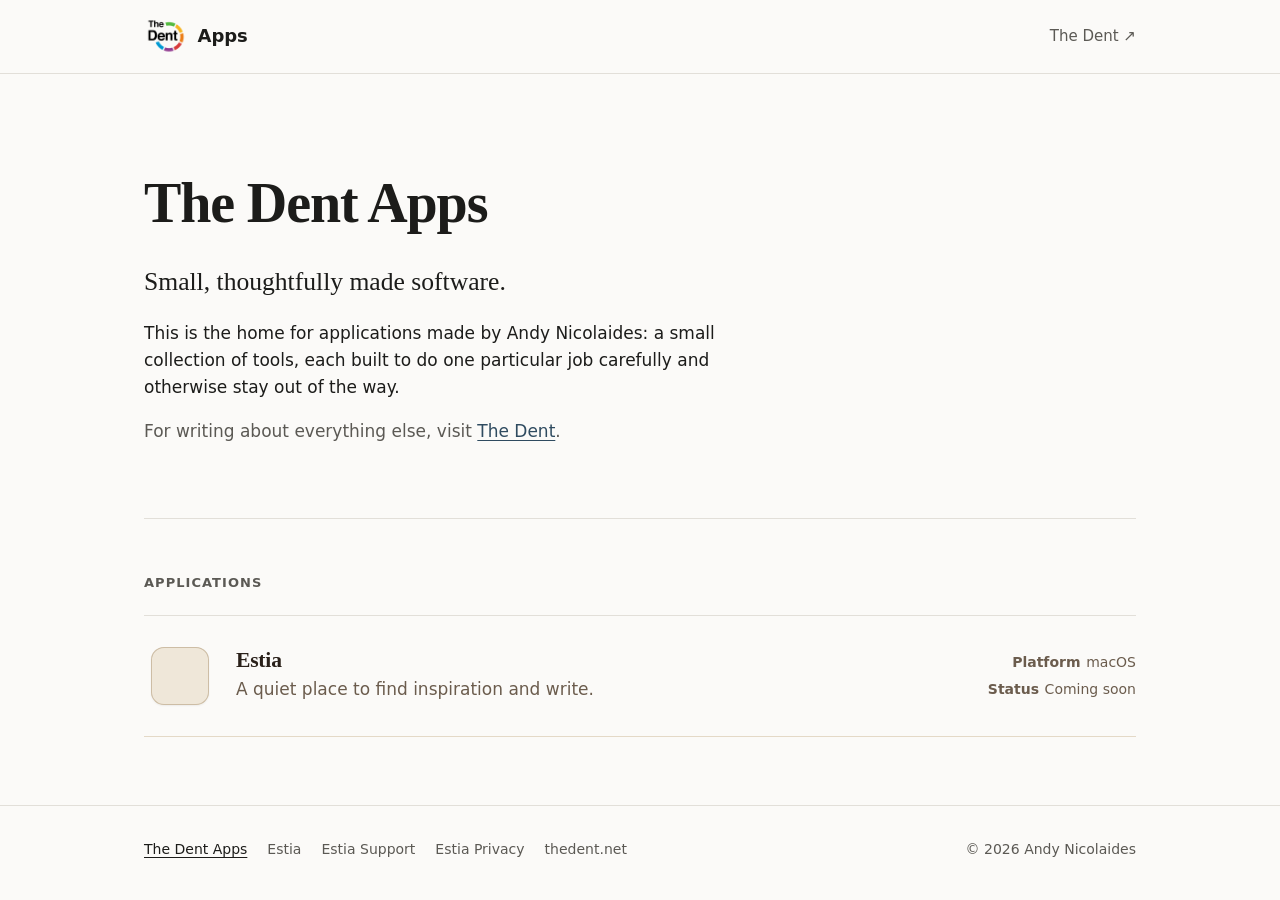
==== index.html @ 14d81384 "Add The Dent Apps static site with Estia pages Plain HTML and one shared stylesheet for apps.thedent" ====
<!doctype html>
<html lang="en-GB">
<head>
  <meta charset="utf-8">
  <meta name="viewport" content="width=device-width, initial-scale=1">
  <title>The Dent Apps</title>
  <meta name="description" content="Small, thoughtfully made software by Andy Nicolaides.">
  <link rel="canonical" href="https://apps.thedent.net/">
  <link rel="icon" href="/favicon.png" type="image/png">
  <link rel="apple-touch-icon" href="/apple-touch-icon.png">
  <link rel="stylesheet" href="/styles.css">
</head>
<body>
  <a class="skip-link" href="#main">Skip to content</a>

  <header class="site-header">
    <div class="wrap site-header__bar">
      <a class="site-title" href="/" aria-current="page"><img class="site-title__logo" src="/assets/images/the-dent-logo-192.png" width="192" height="192" alt="The Dent"><span>Apps</span></a>
      <nav aria-label="Site">
        <ul class="nav-list">
          <li><a href="https://thedent.net">The Dent<span aria-hidden="true"> ↗</span></a></li>
        </ul>
      </nav>
    </div>
  </header>

  <main id="main">
    <div class="wrap">
      <section class="page-intro prose" aria-labelledby="page-title">
        <h1 id="page-title">The Dent Apps</h1>
        <p class="lede">Small, thoughtfully made software.</p>
        <p>This is the home for applications made by Andy Nicolaides: a small collection of tools, each built to do one particular job carefully and otherwise stay out of the way.</p>
        <p class="muted">For writing about everything else, visit <a href="https://thedent.net">The Dent</a>.</p>
      </section>

      <section class="section" aria-labelledby="apps-heading">
        <h2 class="section-label" id="apps-heading">Applications</h2>
        <ul class="app-list">
          <li data-app="estia">
            <article class="app-entry">
              <div class="app-icon app-icon--placeholder" aria-hidden="true"></div>
              <!-- Real icon: <img class="app-icon" src="/estia/assets/estia-icon.png" width="512" height="512" alt=""> -->
              <div class="app-entry__text">
                <h3 class="app-entry__name"><a href="/estia/">Estia</a></h3>
                <p class="app-entry__tagline">A quiet place to find inspiration and write.</p>
              </div>
              <dl class="app-entry__meta">
                <div><dt>Platform</dt><dd>macOS</dd></div>
                <div><dt>Status</dt><dd>Coming soon</dd></div>
              </dl>
            </article>
          </li>
        </ul>
      </section>
    </div>
  </main>

  <footer class="site-footer">
    <div class="wrap site-footer__inner">
      <nav aria-label="Footer">
        <ul class="nav-list">
          <li><a href="/" aria-current="page">The Dent Apps</a></li>
          <li><a href="/estia/">Estia</a></li>
          <li><a href="/estia/support/">Estia Support</a></li>
          <li><a href="/estia/privacy/">Estia Privacy</a></li>
          <li><a href="https://thedent.net">thedent.net</a></li>
        </ul>
      </nav>
      <p>© 2026 Andy Nicolaides</p>
    </div>
  </footer>
</body>
</html>
---- styles.css ----
/* The Dent Apps — shared stylesheet
   ------------------------------------------------------------------
   One stylesheet for every page. Apps change their personality by
   setting data-app="…" on <html>, which overrides the colour and
   typography tokens below. See "App themes" near the end.
   ------------------------------------------------------------------ */

/* Tokens ----------------------------------------------------------- */

:root {
  color-scheme: light dark;

  /* The Dent: neutral paper, near-black ink, slate accent */
  --paper: #fbfaf8;
  --surface: #f2f0ec;
  --ink: #1c1c1a;
  --ink-soft: #5b5954;
  --rule: #e2dfd9;
  --rule-strong: #cbc7bf;
  --accent: #2f4b60;

  --font-sans: system-ui, -apple-system, BlinkMacSystemFont, "Segoe UI",
    "Helvetica Neue", Arial, sans-serif;
  --font-serif: ui-serif, "New York", "Iowan Old Style", Charter,
    "Bitstream Charter", Georgia, serif;

  /* Headings are serif everywhere; body text can be swapped per app */
  --font-display: var(--font-serif);
  --font-body: var(--font-sans);

  --measure: 36rem;
  --wide: 62rem;
  --gutter: clamp(1rem, 4vw, 2rem);
  --radius: 10px;
}

@media (prefers-color-scheme: dark) {
  :root {
    --paper: #161615;
    --surface: #1f1f1d;
    --ink: #ecebe7;
    --ink-soft: #a8a59e;
    --rule: #2e2d2a;
    --rule-strong: #45433f;
    --accent: #9dbbd1;
  }
}

/* Base ------------------------------------------------------------- */

*,
*::before,
*::after {
  box-sizing: border-box;
}

html {
  background: var(--paper);
  -webkit-text-size-adjust: 100%;
  text-size-adjust: 100%;
}

body {
  margin: 0;
  background: var(--paper);
  color: var(--ink);
  font-family: var(--font-body);
  font-size: 1.0625rem;
  line-height: 1.6;
  -webkit-font-smoothing: antialiased;
  text-rendering: optimizeLegibility;
  min-height: 100vh;
  display: flex;
  flex-direction: column;
}

main {
  flex: 1;
}

h1,
h2,
h3 {
  font-family: var(--font-display);
  font-weight: 600;
  line-height: 1.2;
  letter-spacing: -0.01em;
  margin: 0 0 0.5em;
  text-wrap: balance;
}

h1 {
  font-size: clamp(2.25rem, 1.6rem + 3vw, 3.5rem);
  letter-spacing: -0.02em;
}

h2 {
  font-size: clamp(1.35rem, 1.2rem + 0.6vw, 1.6rem);
}

h3 {
  font-size: 1.15rem;
}

p,
ul,
ol,
dl {
  margin: 0 0 1em;
}

ul,
ol {
  padding-left: 1.25em;
}

li + li {
  margin-top: 0.35em;
}

img {
  max-width: 100%;
  height: auto;
  display: block;
}

a {
  color: var(--accent);
  text-decoration-line: underline;
  text-decoration-thickness: 1px;
  text-underline-offset: 0.2em;
}

a:hover {
  text-decoration-thickness: 2px;
}

:focus-visible {
  outline: 2px solid var(--accent);
  outline-offset: 3px;
  border-radius: 2px;
}

strong {
  font-weight: 600;
}

/* Layout ----------------------------------------------------------- */

.wrap {
  width: 100%;
  max-width: calc(var(--wide) + 2 * var(--gutter));
  margin-inline: auto;
  padding-inline: var(--gutter);
}

.prose {
  max-width: var(--measure);
}

.skip-link {
  position: absolute;
  left: var(--gutter);
  top: -100px;
  z-index: 10;
  padding: 0.5rem 0.9rem;
  background: var(--ink);
  color: var(--paper);
  font-family: var(--font-sans);
  font-size: 0.9375rem;
  border-radius: 6px;
  text-decoration: none;
}

.skip-link:focus {
  top: 0.75rem;
}

/* Site header ------------------------------------------------------ */

.site-header {
  font-family: var(--font-sans);
  border-bottom: 1px solid var(--rule);
}

.site-header__bar {
  display: flex;
  flex-wrap: wrap;
  align-items: center;
  justify-content: space-between;
  gap: 0.5rem 1.5rem;
  padding-block: 0.9rem;
}

/* Lockup: The Dent logo (alt="The Dent") followed by the word "Apps" */
.site-title {
  display: inline-flex;
  align-items: center;
  gap: 0.6rem;
  color: var(--ink);
  font-weight: 600;
  font-size: 1.125rem;
  letter-spacing: -0.005em;
  text-decoration: none;
}

.site-title__logo {
  width: 2.75rem;
  height: 2.75rem;
}

.site-title:hover span {
  text-decoration: underline;
  text-decoration-thickness: 1px;
}

/* The logo's lettering is black on transparent, so give it a light tile
   in dark mode to keep it legible. */
@media (prefers-color-scheme: dark) {
  .site-title__logo {
    background: #fbfaf8;
    border-radius: 8px;
    padding: 2px;
  }
}

.nav-list {
  display: flex;
  flex-wrap: wrap;
  gap: 0.25rem 1.25rem;
  list-style: none;
  margin: 0;
  padding: 0;
  font-size: 0.9375rem;
}

.nav-list li + li {
  margin-top: 0;
}

.nav-list a {
  color: var(--ink-soft);
  text-decoration: none;
}

.nav-list a:hover,
.nav-list a[aria-current="page"] {
  color: var(--ink);
  text-decoration: underline;
  text-decoration-thickness: 1px;
}

/* Per-app navigation (sits under the site bar on app pages) */

.app-nav {
  border-top: 1px solid var(--rule);
}

.app-nav__inner {
  display: flex;
  flex-wrap: wrap;
  align-items: baseline;
  gap: 0.25rem 1.5rem;
  padding-block: 0.7rem;
}

.app-nav__name {
  font-family: var(--font-display);
  font-weight: 600;
  font-size: 1.0625rem;
  color: var(--ink);
  text-decoration: none;
}

.app-nav__name:hover,
.app-nav__name[aria-current="page"] {
  text-decoration: underline;
  text-decoration-thickness: 1px;
}

/* Page sections ---------------------------------------------------- */

.page-intro {
  padding-block: clamp(3rem, 8vw, 6rem) clamp(2rem, 5vw, 3.5rem);
}

.lede {
  font-family: var(--font-display);
  font-size: clamp(1.25rem, 1.1rem + 0.8vw, 1.6rem);
  line-height: 1.35;
  color: var(--ink);
  margin-bottom: 1.25rem;
  text-wrap: balance;
}

.eyebrow {
  font-family: var(--font-sans);
  font-size: 0.8125rem;
  font-weight: 600;
  letter-spacing: 0.08em;
  text-transform: uppercase;
  color: var(--ink-soft);
  margin-bottom: 0.9rem;
}

.eyebrow a {
  color: inherit;
  text-decoration: none;
}

.eyebrow a:hover {
  text-decoration: underline;
}

.muted {
  color: var(--ink-soft);
}

.section {
  padding-block: clamp(2rem, 5vw, 3.5rem);
  border-top: 1px solid var(--rule);
}

.section-label {
  font-family: var(--font-sans);
  font-size: 0.8125rem;
  font-weight: 600;
  letter-spacing: 0.08em;
  text-transform: uppercase;
  color: var(--ink-soft);
  margin-bottom: 1.5rem;
}

/* App list (home page) -------------------------------------------- */

.app-list {
  list-style: none;
  margin: 0;
  padding: 0;
  border-top: 1px solid var(--rule);
}

.app-list > li {
  margin: 0;
  border-bottom: 1px solid var(--rule);
}

.app-entry {
  position: relative;
  display: grid;
  grid-template-columns: auto 1fr;
  grid-template-areas:
    "icon text"
    "icon meta";
  column-gap: 1.25rem;
  align-items: start;
  padding-block: 1.5rem;
}

.app-entry .app-icon {
  grid-area: icon;
  width: 4rem;
}

.app-entry__text {
  grid-area: text;
}

.app-entry__name {
  font-size: 1.35rem;
  margin: 0 0 0.15rem;
}

.app-entry__name a {
  color: var(--ink);
  text-decoration: none;
}

/* The whole row is clickable; the link text stays the accessible name */
.app-entry__name a::after {
  content: "";
  position: absolute;
  inset: 0;
}

.app-entry__name a:focus-visible {
  outline: none;
}

.app-entry:focus-within {
  outline: 2px solid var(--accent);
  outline-offset: 4px;
  border-radius: 4px;
}

.app-entry:hover .app-entry__name a {
  text-decoration: underline;
  text-decoration-thickness: 1px;
}

.app-entry__tagline {
  margin: 0;
  color: var(--ink-soft);
}

.app-entry__meta {
  grid-area: meta;
  display: flex;
  flex-wrap: wrap;
  gap: 0.25rem 1rem;
  margin: 0.5rem 0 0;
  font-family: var(--font-sans);
  font-size: 0.875rem;
  color: var(--ink-soft);
}

.app-entry__meta div {
  display: flex;
  gap: 0.35rem;
}

.app-entry__meta dt {
  font-weight: 600;
}

.app-entry__meta dd {
  margin: 0;
}

@media (min-width: 40rem) {
  .app-entry {
    grid-template-columns: auto 1fr auto;
    grid-template-areas: "icon text meta";
    align-items: center;
  }

  .app-entry .app-icon {
    width: 4.5rem;
  }

  .app-entry__meta {
    flex-direction: column;
    align-items: flex-end;
    margin: 0;
    text-align: right;
  }
}

/* App icon --------------------------------------------------------- */

/* Real icons are square PNGs exported from the macOS icon, which already
   include the rounded shape and transparent padding, so the <img> itself
   gets no radius or border. */
.app-icon {
  display: block;
  aspect-ratio: 1;
  width: 7rem;
  height: auto;
}

/* CSS-only placeholder: a quiet rounded tile inside the standard macOS
   icon padding. Delete once a real icon is in place. */
.app-icon--placeholder {
  position: relative;
}

.app-icon--placeholder::before {
  content: "";
  position: absolute;
  inset: 9.8%;
  border-radius: 22.5%;
  background: var(--surface);
  box-shadow:
    inset 0 0 0 1px var(--rule-strong),
    0 1px 2px rgb(0 0 0 / 0.06);
}

/* Screenshot ------------------------------------------------------- */

.screenshot {
  margin: 0;
}

.screenshot img,
.screenshot__placeholder {
  width: 100%;
  aspect-ratio: 16 / 10;
  border-radius: var(--radius);
  border: 1px solid var(--rule-strong);
  box-shadow: 0 1px 2px rgb(0 0 0 / 0.04), 0 12px 32px -12px rgb(0 0 0 / 0.18);
}

.screenshot figcaption {
  margin-top: 0.9rem;
  font-family: var(--font-sans);
  font-size: 0.875rem;
  color: var(--ink-soft);
}

/* CSS-only placeholder: a suggestion of a Mac window with a sidebar and a
   column of text. Delete once a real screenshot is in place. */
.screenshot__placeholder {
  position: relative;
  overflow: hidden;
  display: grid;
  grid-template-columns: 28% 1fr;
  grid-template-rows: 2.25rem 1fr;
  background: var(--paper);
}

.screenshot__placeholder::before {
  /* title bar with three window controls */
  content: "";
  grid-column: 1 / -1;
  border-bottom: 1px solid var(--rule);
  background:
    radial-gradient(circle, var(--rule-strong) 5px, transparent 5.5px) 0.6rem 50% / 1.25rem 100% no-repeat,
    radial-gradient(circle, var(--rule-strong) 5px, transparent 5.5px) 1.85rem 50% / 1.25rem 100% no-repeat,
    radial-gradient(circle, var(--rule-strong) 5px, transparent 5.5px) 3.1rem 50% / 1.25rem 100% no-repeat,
    var(--surface);
}

.screenshot__sidebar {
  grid-area: 2 / 1;
  background: var(--surface);
  border-right: 1px solid var(--rule);
}

.screenshot__page {
  /* faint lines of text */
  grid-area: 2 / 2;
  margin: 12% 16% 0;
  background: repeating-linear-gradient(
    to bottom,
    var(--rule) 0 0.4rem,
    transparent 0.4rem 1.2rem
  );
  mask-image: linear-gradient(to bottom, #000 40%, transparent);
  -webkit-mask-image: linear-gradient(to bottom, #000 40%, transparent);
}

.screenshot__label {
  grid-column: 1 / -1;
  grid-row: 2;
  align-self: end;
  justify-self: center;
  margin-bottom: 1.25rem;
  font-family: var(--font-sans);
  font-size: 0.8125rem;
  letter-spacing: 0.04em;
  color: var(--ink-soft);
}

/* Product page ----------------------------------------------------- */

.product-hero {
  padding-block: clamp(3rem, 8vw, 5.5rem) clamp(2rem, 5vw, 3rem);
}

.product-hero .app-icon {
  width: clamp(5.5rem, 12vw, 8rem);
  margin: 0 0 1.25rem -0.5rem; /* optically align the icon's padding */
}

.product-hero h1 {
  margin-bottom: 0.3em;
}

.status {
  display: inline-block;
  margin: 0.5rem 0 0;
  padding: 0.35rem 0.8rem;
  border: 1px solid var(--rule-strong);
  border-radius: 999px;
  font-family: var(--font-sans);
  font-size: 0.875rem;
  color: var(--ink);
}

.product-shot {
  padding-bottom: clamp(3rem, 7vw, 5rem);
}

.intro-text {
  font-size: 1.1875rem;
  max-width: var(--measure);
}

.features {
  display: grid;
  gap: 0 clamp(2rem, 5vw, 4rem);
  margin-top: 2.5rem;
}

.feature {
  padding-block: 1.5rem;
  border-top: 1px solid var(--rule);
}

.feature h3 {
  font-size: 1.25rem;
  margin-bottom: 0.4em;
}

.feature p:last-child {
  margin-bottom: 0;
}

@media (min-width: 48rem) {
  .features {
    grid-template-columns: 1fr 1fr;
  }
}

/* Long-form pages (privacy, support) ------------------------------ */

.doc {
  padding-bottom: clamp(3rem, 7vw, 5rem);
}

.doc .page-intro {
  padding-bottom: 1.5rem;
}

.doc h2 {
  margin-top: 2.5rem;
}

.doc .page-intro + h2 {
  margin-top: 0.5rem;
}

.doc h3 {
  margin-top: 1.75rem;
  margin-bottom: 0.35em;
}

.summary {
  margin: 0 0 2.5rem;
  padding: 1.25rem 1.5rem;
  background: var(--surface);
  border-radius: var(--radius);
}

.summary h2 {
  margin-top: 0;
  font-size: 1.125rem;
}

.summary ul {
  margin-bottom: 0;
}

.contact-line {
  font-size: 1.1875rem;
}

.faq h3 {
  font-size: 1.125rem;
}

/* Site footer ------------------------------------------------------ */

.site-footer {
  font-family: var(--font-sans);
  font-size: 0.875rem;
  color: var(--ink-soft);
  border-top: 1px solid var(--rule);
}

.site-footer__inner {
  display: flex;
  flex-wrap: wrap;
  justify-content: space-between;
  align-items: baseline;
  gap: 0.75rem 2rem;
  padding-block: 2rem 2.5rem;
}

.site-footer p {
  margin: 0;
}

.site-footer .nav-list {
  font-size: inherit;
}

/* App themes ------------------------------------------------------- */

/* Estia: warm cream paper, earthy brown accent, serif text */
[data-app="estia"] {
  --paper: #f8f3ea;
  --surface: #efe7d9;
  --ink: #2a211a;
  --ink-soft: #6b5c4d;
  --rule: #e4d9c7;
  --rule-strong: #cdbda5;
  --accent: #7a4a2a;
  --font-body: var(--font-serif);
}

@media (prefers-color-scheme: dark) {
  [data-app="estia"] {
    --paper: #1c1814;
    --surface: #26201b;
    --ink: #eee5d8;
    --ink-soft: #b3a592;
    --rule: #342c24;
    --rule-strong: #4d4236;
    --accent: #d9a877;
  }
}

/* Motion ----------------------------------------------------------- */

@media (prefers-reduced-motion: reduce) {
  *,
  *::before,
  *::after {
    animation-duration: 0.01ms !important;
    animation-iteration-count: 1 !important;
    transition-duration: 0.01ms !important;
    scroll-behavior: auto !important;
  }
}
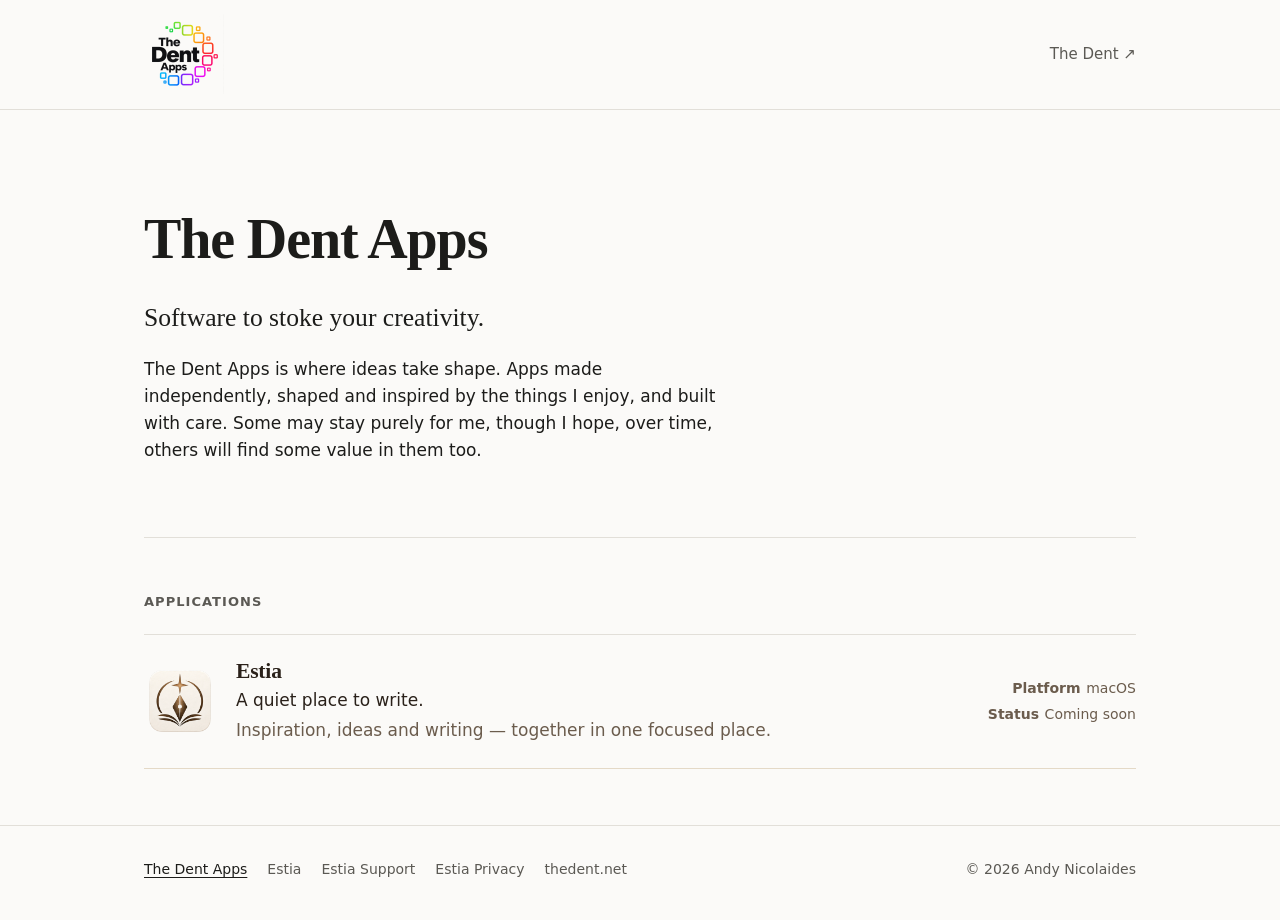
==== commit 8ead702a: "Refine Estia site content and branding Co-Authored-By: Claude Opus 5.5 <noreply@anthropic.com>" ====
--- a/index.html
+++ b/index.html
@@ -15,7 +15,7 @@
 
   <header class="site-header">
     <div class="wrap site-header__bar">
-      <a class="site-title" href="/" aria-current="page"><img class="site-title__logo" src="/assets/images/the-dent-logo-192.png" width="192" height="192" alt="The Dent"><span>Apps</span></a>
+      <a class="site-title" href="/" aria-current="page"><picture><source srcset="/assets/images/the-dent-apps-logo-dark.png" media="(prefers-color-scheme: dark)"><img class="site-title__logo" src="/assets/images/the-dent-apps-logo-light.png" width="320" height="320" alt="The Dent Apps"></picture></a>
       <nav aria-label="Site">
         <ul class="nav-list">
           <li><a href="https://thedent.net">The Dent<span aria-hidden="true"> ↗</span></a></li>
@@ -28,9 +28,8 @@
     <div class="wrap">
       <section class="page-intro prose" aria-labelledby="page-title">
         <h1 id="page-title">The Dent Apps</h1>
-        <p class="lede">Small, thoughtfully made software.</p>
-        <p>This is the home for applications made by Andy Nicolaides: a small collection of tools, each built to do one particular job carefully and otherwise stay out of the way.</p>
-        <p class="muted">For writing about everything else, visit <a href="https://thedent.net">The Dent</a>.</p>
+        <p class="lede">Software to stoke your creativity.</p>
+        <p>The Dent Apps is where ideas take shape. Apps made independently, shaped and inspired by the things I enjoy, and built with care. Some may stay purely for me, though I hope, over time, others will find some value in them too.</p>
       </section>
 
       <section class="section" aria-labelledby="apps-heading">
@@ -38,11 +37,11 @@
         <ul class="app-list">
           <li data-app="estia">
             <article class="app-entry">
-              <div class="app-icon app-icon--placeholder" aria-hidden="true"></div>
-              <!-- Real icon: <img class="app-icon" src="/estia/assets/estia-icon.png" width="512" height="512" alt=""> -->
+              <picture class="app-entry__icon"><source srcset="/estia/assets/estia-icon-dark.png" media="(prefers-color-scheme: dark)"><img class="app-icon" src="/estia/assets/estia-icon-light.png" width="512" height="512" alt=""></picture>
               <div class="app-entry__text">
                 <h3 class="app-entry__name"><a href="/estia/">Estia</a></h3>
-                <p class="app-entry__tagline">A quiet place to find inspiration and write.</p>
+                <p class="app-entry__tagline">A quiet place to write.</p>
+                <p class="app-entry__description">Inspiration, ideas and writing — together in one focused place.</p>
               </div>
               <dl class="app-entry__meta">
                 <div><dt>Platform</dt><dd>macOS</dd></div>
--- a/styles.css
+++ b/styles.css
@@ -192,36 +192,16 @@
   padding-block: 0.9rem;
 }
 
-/* Lockup: The Dent logo (alt="The Dent") followed by the word "Apps" */
+/* The Dent Apps logo already includes its name. A <picture> swaps in the
+   light-lettered version when the system is in dark mode. */
 .site-title {
-  display: inline-flex;
-  align-items: center;
-  gap: 0.6rem;
-  color: var(--ink);
-  font-weight: 600;
-  font-size: 1.125rem;
-  letter-spacing: -0.005em;
-  text-decoration: none;
+  display: block;
+  border-radius: 6px;
 }
 
 .site-title__logo {
-  width: 2.75rem;
-  height: 2.75rem;
-}
-
-.site-title:hover span {
-  text-decoration: underline;
-  text-decoration-thickness: 1px;
-}
-
-/* The logo's lettering is black on transparent, so give it a light tile
-   in dark mode to keep it legible. */
-@media (prefers-color-scheme: dark) {
-  .site-title__logo {
-    background: #fbfaf8;
-    border-radius: 8px;
-    padding: 2px;
-  }
+  width: clamp(4rem, 3.25rem + 3vw, 5rem);
+  height: auto;
 }
 
 .nav-list {
@@ -357,8 +337,11 @@
   padding-block: 1.5rem;
 }
 
+.app-entry__icon {
+  grid-area: icon;
+}
+
 .app-entry .app-icon {
-  grid-area: icon;
   width: 4rem;
 }
 
@@ -400,6 +383,11 @@
 
 .app-entry__tagline {
   margin: 0;
+  color: var(--ink);
+}
+
+.app-entry__description {
+  margin: 0.15rem 0 0;
   color: var(--ink-soft);
 }
 
@@ -458,33 +446,17 @@
   height: auto;
 }
 
-/* CSS-only placeholder: a quiet rounded tile inside the standard macOS
-   icon padding. Delete once a real icon is in place. */
-.app-icon--placeholder {
-  position: relative;
-}
-
-.app-icon--placeholder::before {
-  content: "";
-  position: absolute;
-  inset: 9.8%;
-  border-radius: 22.5%;
-  background: var(--surface);
-  box-shadow:
-    inset 0 0 0 1px var(--rule-strong),
-    0 1px 2px rgb(0 0 0 / 0.06);
-}
-
 /* Screenshot ------------------------------------------------------- */
 
 .screenshot {
   margin: 0;
 }
 
-.screenshot img,
-.screenshot__placeholder {
+/* The screenshot already shows the real window, so it gets only a quiet
+   frame; its width and height attributes keep the aspect ratio. */
+.screenshot img {
   width: 100%;
-  aspect-ratio: 16 / 10;
+  height: auto;
   border-radius: var(--radius);
   border: 1px solid var(--rule-strong);
   box-shadow: 0 1px 2px rgb(0 0 0 / 0.04), 0 12px 32px -12px rgb(0 0 0 / 0.18);
@@ -494,60 +466,6 @@
   margin-top: 0.9rem;
   font-family: var(--font-sans);
   font-size: 0.875rem;
-  color: var(--ink-soft);
-}
-
-/* CSS-only placeholder: a suggestion of a Mac window with a sidebar and a
-   column of text. Delete once a real screenshot is in place. */
-.screenshot__placeholder {
-  position: relative;
-  overflow: hidden;
-  display: grid;
-  grid-template-columns: 28% 1fr;
-  grid-template-rows: 2.25rem 1fr;
-  background: var(--paper);
-}
-
-.screenshot__placeholder::before {
-  /* title bar with three window controls */
-  content: "";
-  grid-column: 1 / -1;
-  border-bottom: 1px solid var(--rule);
-  background:
-    radial-gradient(circle, var(--rule-strong) 5px, transparent 5.5px) 0.6rem 50% / 1.25rem 100% no-repeat,
-    radial-gradient(circle, var(--rule-strong) 5px, transparent 5.5px) 1.85rem 50% / 1.25rem 100% no-repeat,
-    radial-gradient(circle, var(--rule-strong) 5px, transparent 5.5px) 3.1rem 50% / 1.25rem 100% no-repeat,
-    var(--surface);
-}
-
-.screenshot__sidebar {
-  grid-area: 2 / 1;
-  background: var(--surface);
-  border-right: 1px solid var(--rule);
-}
-
-.screenshot__page {
-  /* faint lines of text */
-  grid-area: 2 / 2;
-  margin: 12% 16% 0;
-  background: repeating-linear-gradient(
-    to bottom,
-    var(--rule) 0 0.4rem,
-    transparent 0.4rem 1.2rem
-  );
-  mask-image: linear-gradient(to bottom, #000 40%, transparent);
-  -webkit-mask-image: linear-gradient(to bottom, #000 40%, transparent);
-}
-
-.screenshot__label {
-  grid-column: 1 / -1;
-  grid-row: 2;
-  align-self: end;
-  justify-self: center;
-  margin-bottom: 1.25rem;
-  font-family: var(--font-sans);
-  font-size: 0.8125rem;
-  letter-spacing: 0.04em;
   color: var(--ink-soft);
 }
 
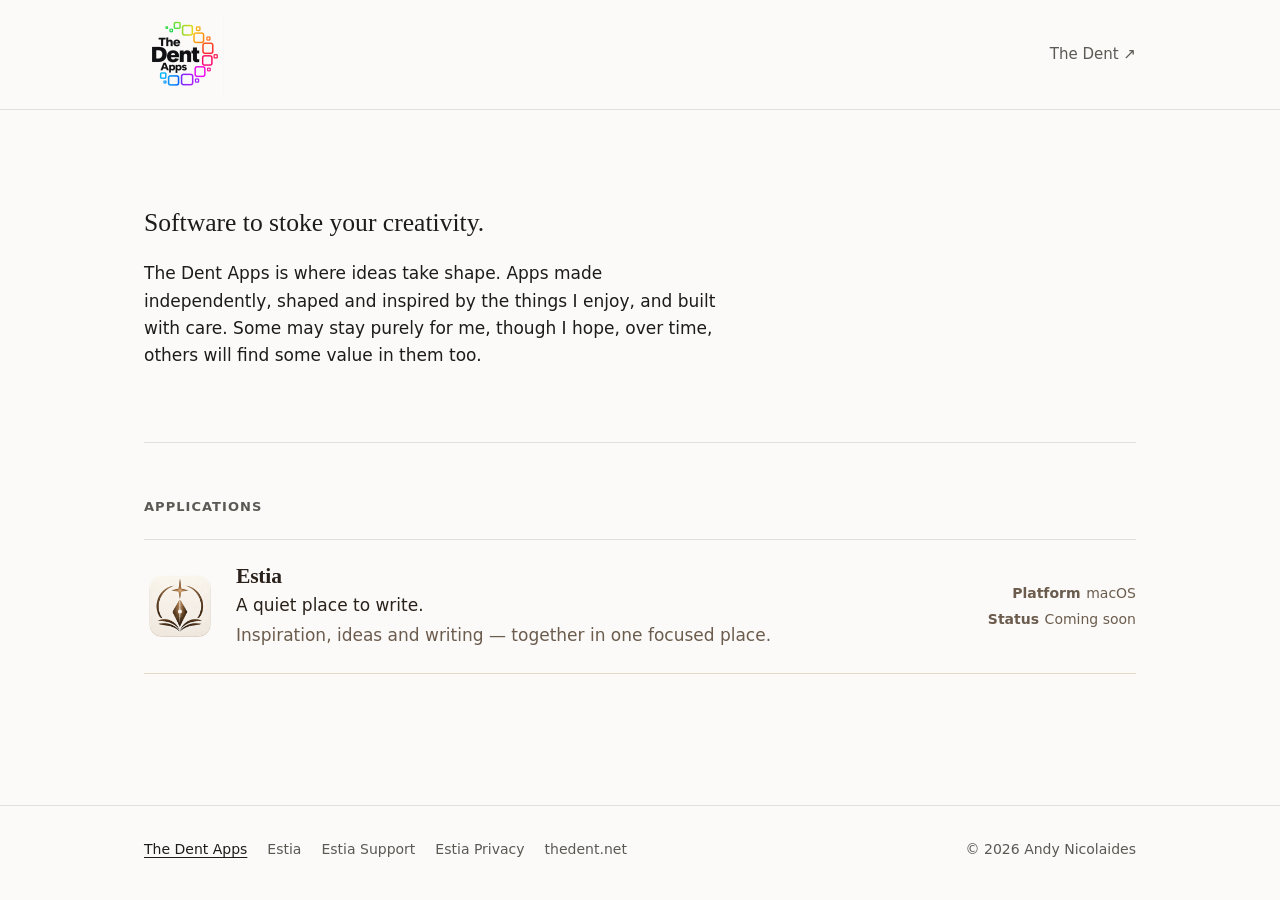
==== commit e32feeb0: "Hide duplicate home title, align Estia tagline and support list Co-Authored-By: Claude Opus 5.5 <nor" ====
--- a/index.html
+++ b/index.html
@@ -27,7 +27,7 @@
   <main id="main">
     <div class="wrap">
       <section class="page-intro prose" aria-labelledby="page-title">
-        <h1 id="page-title">The Dent Apps</h1>
+        <h1 class="visually-hidden" id="page-title">The Dent Apps</h1>
         <p class="lede">Software to stoke your creativity.</p>
         <p>The Dent Apps is where ideas take shape. Apps made independently, shaped and inspired by the things I enjoy, and built with care. Some may stay purely for me, though I hope, over time, others will find some value in them too.</p>
       </section>
--- a/styles.css
+++ b/styles.css
@@ -158,6 +158,20 @@
   max-width: var(--measure);
 }
 
+/* Hidden visually but still read by screen readers, e.g. the home page
+   title, which the logo already shows. */
+.visually-hidden {
+  position: absolute;
+  width: 1px;
+  height: 1px;
+  margin: -1px;
+  padding: 0;
+  overflow: hidden;
+  clip-path: inset(50%);
+  white-space: nowrap;
+  border: 0;
+}
+
 .skip-link {
   position: absolute;
   left: var(--gutter);
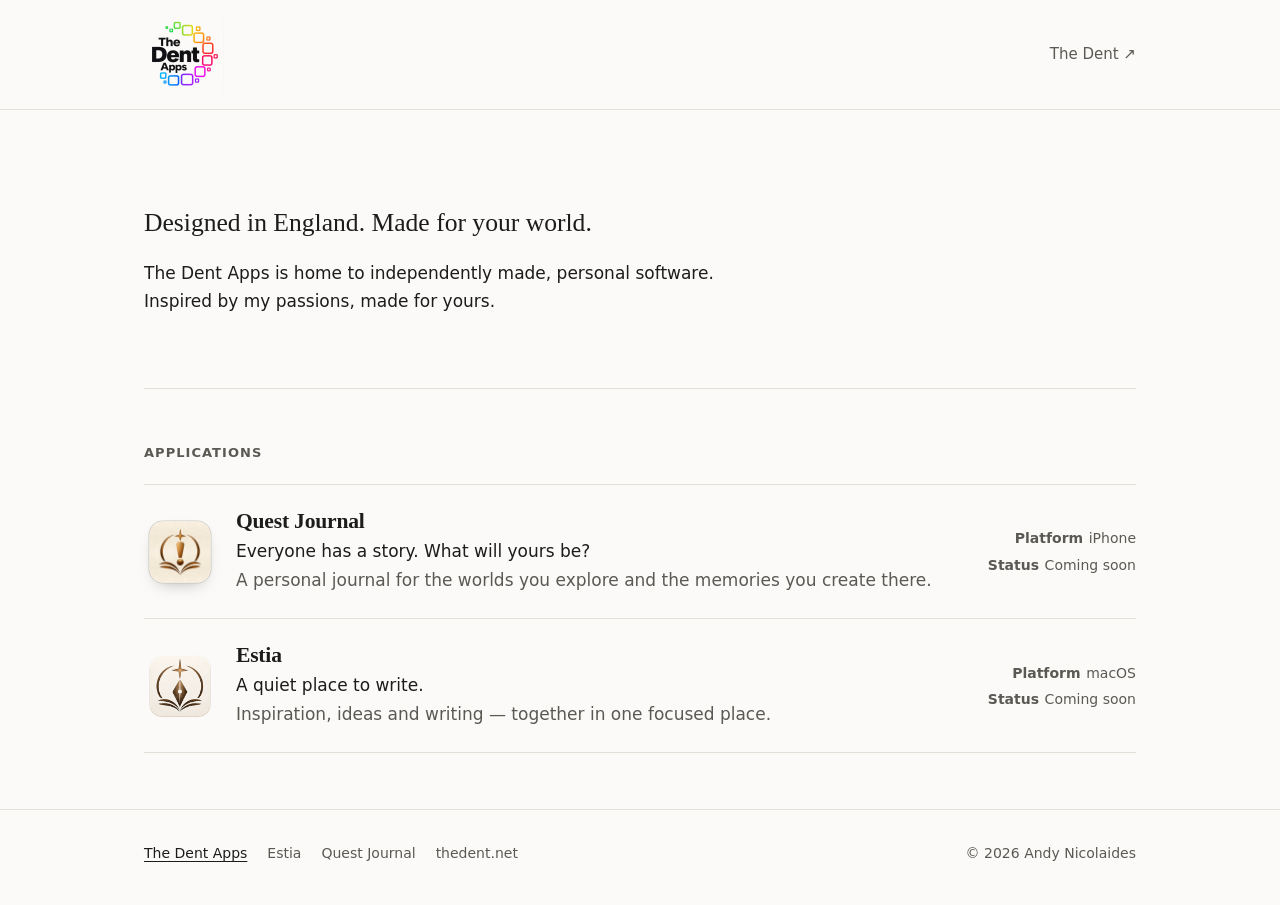
==== commit 0975f469: "Add Quest Journal pages and unify site colours Add /quest-journal/ with Privacy and Support pages, l" ====
--- a/index.html
+++ b/index.html
@@ -4,7 +4,7 @@
   <meta charset="utf-8">
   <meta name="viewport" content="width=device-width, initial-scale=1">
   <title>The Dent Apps</title>
-  <meta name="description" content="Small, thoughtfully made software by Andy Nicolaides.">
+  <meta name="description" content="Independent, personal software designed in England by Andy Nicolaides.">
   <link rel="canonical" href="https://apps.thedent.net/">
   <link rel="icon" href="/favicon.png" type="image/png">
   <link rel="apple-touch-icon" href="/apple-touch-icon.png">
@@ -28,13 +28,27 @@
     <div class="wrap">
       <section class="page-intro prose" aria-labelledby="page-title">
         <h1 class="visually-hidden" id="page-title">The Dent Apps</h1>
-        <p class="lede">Software to stoke your creativity.</p>
-        <p>The Dent Apps is where ideas take shape. Apps made independently, shaped and inspired by the things I enjoy, and built with care. Some may stay purely for me, though I hope, over time, others will find some value in them too.</p>
+        <p class="lede">Designed in England. Made for your world.</p>
+        <p>The Dent Apps is home to independently made, personal software. Inspired by my passions, made for yours.</p>
       </section>
 
       <section class="section" aria-labelledby="apps-heading">
         <h2 class="section-label" id="apps-heading">Applications</h2>
         <ul class="app-list">
+          <li data-app="quest-journal">
+            <article class="app-entry">
+              <picture class="app-entry__icon"><source srcset="/quest-journal/assets/quest-journal-icon-dark.png" media="(prefers-color-scheme: dark)"><img class="app-icon app-icon--ios" src="/quest-journal/assets/quest-journal-icon-light.png" width="512" height="512" alt=""></picture>
+              <div class="app-entry__text">
+                <h3 class="app-entry__name"><a href="/quest-journal/">Quest Journal</a></h3>
+                <p class="app-entry__tagline">Everyone has a story. What will yours be?</p>
+                <p class="app-entry__description">A personal journal for the worlds you explore and the memories you create there.</p>
+              </div>
+              <dl class="app-entry__meta">
+                <div><dt>Platform</dt><dd>iPhone</dd></div>
+                <div><dt>Status</dt><dd>Coming soon</dd></div>
+              </dl>
+            </article>
+          </li>
           <li data-app="estia">
             <article class="app-entry">
               <picture class="app-entry__icon"><source srcset="/estia/assets/estia-icon-dark.png" media="(prefers-color-scheme: dark)"><img class="app-icon" src="/estia/assets/estia-icon-light.png" width="512" height="512" alt=""></picture>
@@ -60,8 +74,7 @@
         <ul class="nav-list">
           <li><a href="/" aria-current="page">The Dent Apps</a></li>
           <li><a href="/estia/">Estia</a></li>
-          <li><a href="/estia/support/">Estia Support</a></li>
-          <li><a href="/estia/privacy/">Estia Privacy</a></li>
+          <li><a href="/quest-journal/">Quest Journal</a></li>
           <li><a href="https://thedent.net">thedent.net</a></li>
         </ul>
       </nav>
--- a/styles.css
+++ b/styles.css
@@ -1,8 +1,8 @@
 /* The Dent Apps — shared stylesheet
    ------------------------------------------------------------------
-   One stylesheet for every page. Apps change their personality by
-   setting data-app="…" on <html>, which overrides the colour and
-   typography tokens below. See "App themes" near the end.
+   One stylesheet for every page. Every page shares the colour tokens
+   below; an app can set data-app="…" on <html> to override typography
+   tokens. See "App themes" near the end.
    ------------------------------------------------------------------ */
 
 /* Tokens ----------------------------------------------------------- */
@@ -483,6 +483,18 @@
   color: var(--ink-soft);
 }
 
+/* iPhone screenshots, shown side by side. The radius follows the
+   iPhone's screen corners: 13% of the width, 6% of the height. */
+.screenshot-pair {
+  display: grid;
+  grid-template-columns: repeat(2, minmax(0, 17.5rem));
+  gap: clamp(1rem, 4vw, 2.5rem);
+}
+
+.screenshot--phone img {
+  border-radius: 13% / 6%;
+}
+
 /* Product page ----------------------------------------------------- */
 
 .product-hero {
@@ -619,28 +631,32 @@
 
 /* App themes ------------------------------------------------------- */
 
-/* Estia: warm cream paper, earthy brown accent, serif text */
+/* Every page uses The Dent's colours above, in light and dark, so the
+   apps read as one site. An app may still override typography here. */
+
+/* Estia: serif text */
 [data-app="estia"] {
-  --paper: #f8f3ea;
-  --surface: #efe7d9;
-  --ink: #2a211a;
-  --ink-soft: #6b5c4d;
-  --rule: #e4d9c7;
-  --rule-strong: #cdbda5;
-  --accent: #7a4a2a;
   --font-body: var(--font-serif);
 }
 
-@media (prefers-color-scheme: dark) {
-  [data-app="estia"] {
-    --paper: #1c1814;
-    --surface: #26201b;
-    --ink: #eee5d8;
-    --ink-soft: #b3a592;
-    --rule: #342c24;
-    --rule-strong: #4d4236;
-    --accent: #d9a877;
-  }
+/* iPhone icons are full-bleed squares that iOS masks itself, so unlike the
+   macOS icons above they get their rounded shape here, and are scaled to
+   the same visual size as a macOS icon's artwork within its padding. */
+.app-icon--ios {
+  border-radius: 22.37%;
+  transform: scale(0.805);
+  box-shadow: 0 0 0 1px var(--rule-strong), 0 8px 20px -10px rgb(0 0 0 / 0.35);
+}
+
+/* On the home page, match the Estia icon's artwork, which fills 85.2% of
+   its canvas (436 of 512 px), so both apps read at the same size. */
+.app-entry .app-icon--ios {
+  transform: scale(0.852);
+}
+
+/* The same correction for the product page hero, beside Estia's. */
+.product-hero .app-icon--ios {
+  transform: scale(0.852);
 }
 
 /* Motion ----------------------------------------------------------- */
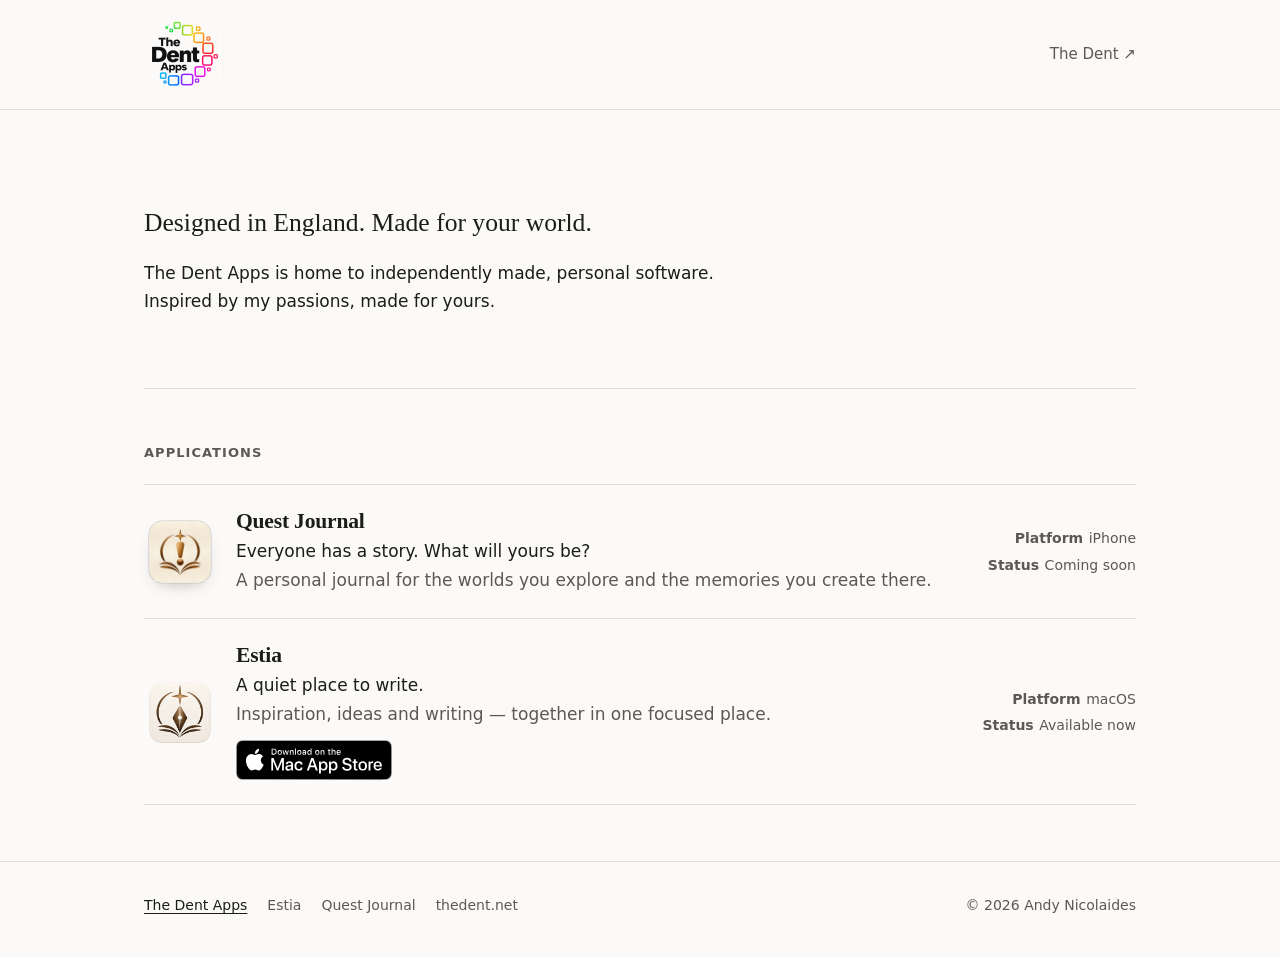
==== commit 0b89da67: "Mark Estia as available on the Mac App Store Estia has launched, so replace its "coming soon" wordin" ====
--- a/index.html
+++ b/index.html
@@ -56,10 +56,11 @@
                 <h3 class="app-entry__name"><a href="/estia/">Estia</a></h3>
                 <p class="app-entry__tagline">A quiet place to write.</p>
                 <p class="app-entry__description">Inspiration, ideas and writing — together in one focused place.</p>
+                <p class="app-entry__badge"><a class="store-badge" href="https://apps.apple.com/gb/app/estia-writing-inspiration/id6816411324?mt=12"><img src="/estia/assets/download-on-the-mac-app-store-badge.svg" width="156" height="40" alt="Download on the Mac App Store"></a></p>
               </div>
               <dl class="app-entry__meta">
                 <div><dt>Platform</dt><dd>macOS</dd></div>
-                <div><dt>Status</dt><dd>Coming soon</dd></div>
+                <div><dt>Status</dt><dd>Available now</dd></div>
               </dl>
             </article>
           </li>
--- a/styles.css
+++ b/styles.css
@@ -384,7 +384,7 @@
   outline: none;
 }
 
-.app-entry:focus-within {
+.app-entry:has(.app-entry__name a:focus-visible) {
   outline: 2px solid var(--accent);
   outline-offset: 4px;
   border-radius: 4px;
@@ -403,6 +403,14 @@
 .app-entry__description {
   margin: 0.15rem 0 0;
   color: var(--ink-soft);
+}
+
+/* Sits above the row's link overlay so the badge stays its own link */
+.app-entry__badge {
+  position: relative;
+  z-index: 1;
+  width: fit-content;
+  margin: 0.75rem 0 0;
 }
 
 .app-entry__meta {
@@ -483,18 +491,6 @@
   color: var(--ink-soft);
 }
 
-/* iPhone screenshots, shown side by side. The radius follows the
-   iPhone's screen corners: 13% of the width, 6% of the height. */
-.screenshot-pair {
-  display: grid;
-  grid-template-columns: repeat(2, minmax(0, 17.5rem));
-  gap: clamp(1rem, 4vw, 2.5rem);
-}
-
-.screenshot--phone img {
-  border-radius: 13% / 6%;
-}
-
 /* Product page ----------------------------------------------------- */
 
 .product-hero {
@@ -519,6 +515,30 @@
   font-family: var(--font-sans);
   font-size: 0.875rem;
   color: var(--ink);
+}
+
+/* App Store badge ------------------------------------------------- */
+
+/* Apple's unmodified badge artwork. Apple asks for at least 40 px of
+   height on screen and clear space of a quarter of its height, which the
+   margins around .app-entry__badge and .product-hero__badge provide. */
+.store-badge {
+  display: block;
+  width: fit-content;
+  border-radius: 8px;
+}
+
+.store-badge img {
+  width: auto;
+  height: 40px;
+}
+
+.product-hero__badge {
+  margin: 1.25rem 0 0;
+}
+
+.product-hero__badge .store-badge img {
+  height: 48px;
 }
 
 .product-shot {
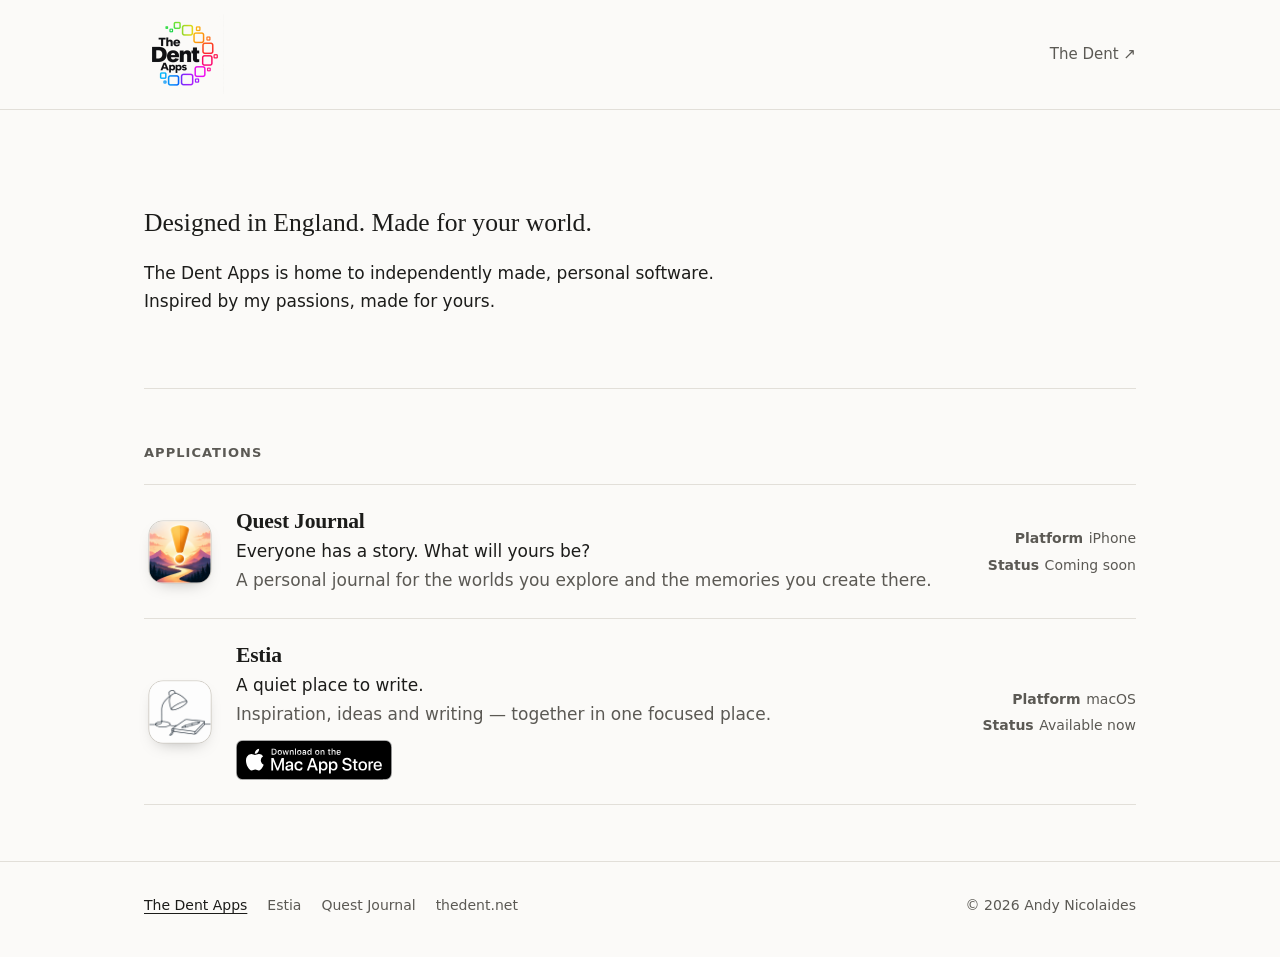
==== commit d54c0ff9: "Use the approved Default icon for Estia Replace Estia's light and dark icons with the approved Estia" ====
--- a/index.html
+++ b/index.html
@@ -51,7 +51,7 @@
           </li>
           <li data-app="estia">
             <article class="app-entry">
-              <picture class="app-entry__icon"><source srcset="/estia/assets/estia-icon-dark.png" media="(prefers-color-scheme: dark)"><img class="app-icon" src="/estia/assets/estia-icon-light.png" width="512" height="512" alt=""></picture>
+              <picture class="app-entry__icon"><source srcset="/estia/assets/estia-icon-dark.png" media="(prefers-color-scheme: dark)"><img class="app-icon app-icon--ios" src="/estia/assets/estia-icon-light.png" width="512" height="512" alt=""></picture>
               <div class="app-entry__text">
                 <h3 class="app-entry__name"><a href="/estia/">Estia</a></h3>
                 <p class="app-entry__tagline">A quiet place to write.</p>
--- a/styles.css
+++ b/styles.css
@@ -458,9 +458,8 @@
 
 /* App icon --------------------------------------------------------- */
 
-/* Real icons are square PNGs exported from the macOS icon, which already
-   include the rounded shape and transparent padding, so the <img> itself
-   gets no radius or border. */
+/* Icons are square PNGs. This base class sets only the size; full-bleed
+   artwork gets its rounded shape from .app-icon--ios below. */
 .app-icon {
   display: block;
   aspect-ratio: 1;
@@ -659,22 +658,23 @@
   --font-body: var(--font-serif);
 }
 
-/* iPhone icons are full-bleed squares that iOS masks itself, so unlike the
-   macOS icons above they get their rounded shape here, and are scaled to
-   the same visual size as a macOS icon's artwork within its padding. */
+/* Full-bleed icons (Quest Journal's iPhone icon and Estia's Mac icon) are
+   squares that the system masks itself, so they get their rounded shape
+   here, and are scaled to the visual size of an icon's artwork within its
+   padding. */
 .app-icon--ios {
   border-radius: 22.37%;
   transform: scale(0.805);
   box-shadow: 0 0 0 1px var(--rule-strong), 0 8px 20px -10px rgb(0 0 0 / 0.35);
 }
 
-/* On the home page, match the Estia icon's artwork, which fills 85.2% of
-   its canvas (436 of 512 px), so both apps read at the same size. */
+/* On the home page, scale to the 85.2% of the canvas (436 of 512 px) that a
+   padded macOS icon's artwork fills, so every app icon reads at one size. */
 .app-entry .app-icon--ios {
   transform: scale(0.852);
 }
 
-/* The same correction for the product page hero, beside Estia's. */
+/* The same correction for the product page hero. */
 .product-hero .app-icon--ios {
   transform: scale(0.852);
 }
